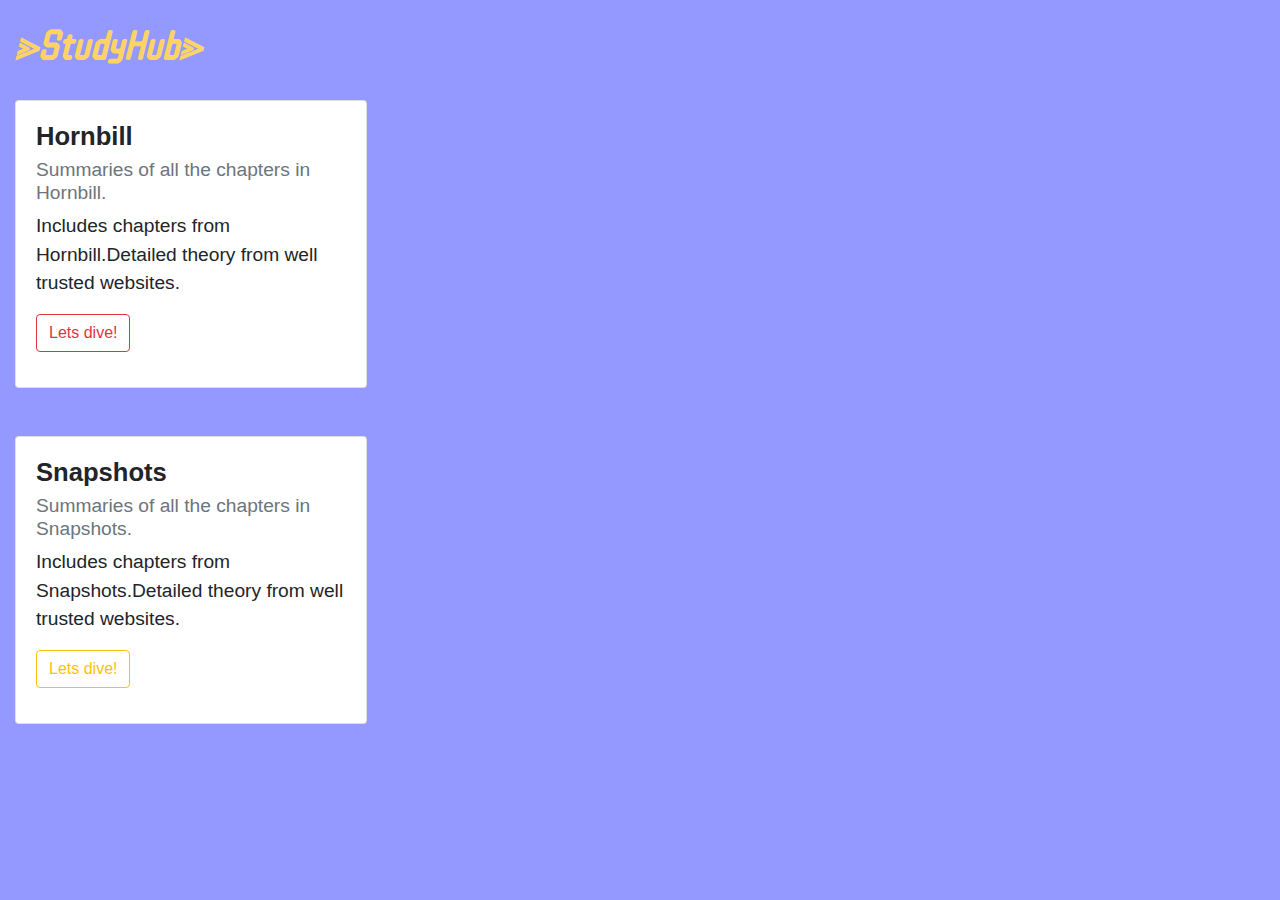
==== index.html @ ef3f5d32 "Update index.html" ====
<!DOCTYPE html>
<html lang="en" dir="ltr">
  <head>
    <meta name="viewport" content="width=480px;,initial-scale=1">
    <link href="https://fonts.googleapis.com/css?family=Trade+Winds|ZCOOL+QingKe+HuangYou&display=swap" rel="stylesheet">
    <link rel="stylesheet" href="styles.css">
    <link rel="stylesheet" href="https://stackpath.bootstrapcdn.com/bootstrap/4.4.1/css/bootstrap.min.css" integrity="sha384-Vkoo8x4CGsO3+Hhxv8T/Q5PaXtkKtu6ug5TOeNV6gBiFeWPGFN9MuhOf23Q9Ifjh" crossorigin="anonymous">
    <meta charset="utf-8">
    <title>StudyHub</title>
  </head>
  <body style ="background-color:#9399ff;">
    <div class="container-fluid">
<h1 style=" font-family: 'ZCOOL QingKe HuangYou' ; font-weight: bold; "><i>⪢StudyHub⪢</i></h1><br>
<div class="card" style="width: 22rem; height:18rem;">
  <div class="card-body">
    <h5 class="card-title">Hornbill</h5>
    <h6 class="card-subtitle mb-2 text-muted">Summaries of all the chapters in Hornbill.</h6>
    <p class="card-text">Includes chapters from Hornbill.Detailed theory from well trusted websites.</p>
    <a href="lit.html"  type = "button" class="btn btn-outline-danger">Lets dive!</a>
  </div>
</div>
<br><br>
    <div class="card" style="width: 22rem; height:18rem;">
      <div class="card-body">
        <h5 class="card-title">Snapshots</h5>
        <h6 class="card-subtitle mb-2 text-muted">Summaries of all the chapters in Snapshots.</h6>
        <p class="card-text">Includes chapters from Snapshots.Detailed theory from well trusted websites.</p>
        <a href="snap.html"  type="button" class="btn btn-outline-warning">Lets dive!</a>
  </div>


</div>
  </body>
</html>
---- styles.css ----
.card-body{
  font-size: 1.2rem;
}
.card-title{
  font-size: 1.6rem;
  font-weight: bold;
}
.card-subtitle{
  font-size: 1.2rem;
}
.heading{
  color: black;
}
h4{
  padding-bottom: 0.6rem;
}
h1{
  padding-top: 20px;
  color: #fdd365;
}
a:hover{
  color: pink;

}
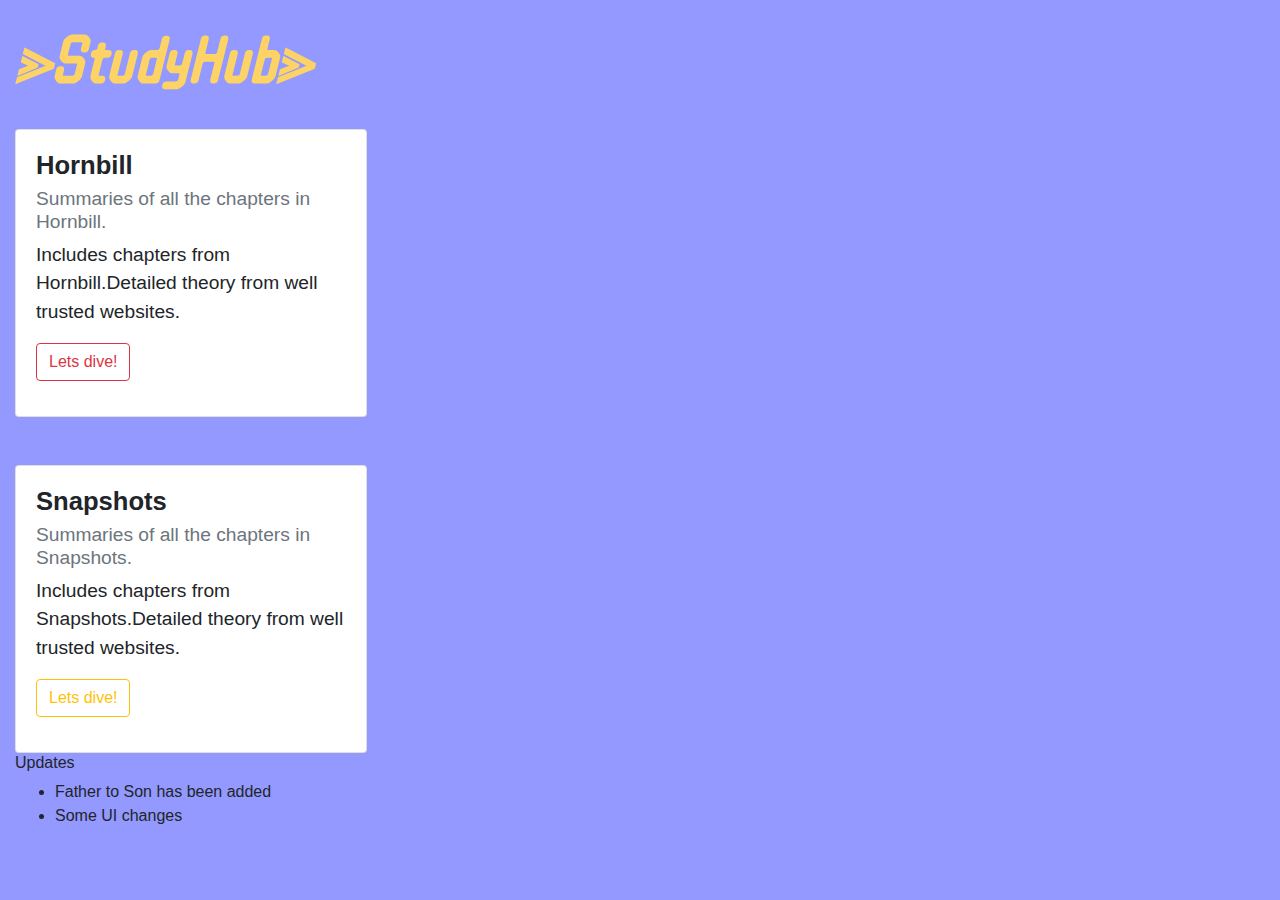
==== commit 91ec92c7: "Update index.html" ====
--- a/index.html
+++ b/index.html
@@ -1,7 +1,7 @@
 <!DOCTYPE html>
 <html lang="en" dir="ltr">
   <head>
-    <meta name="viewport" content="width=480px;,initial-scale=1">
+    <meta name="viewport" content="width=480px;">
     <link href="https://fonts.googleapis.com/css?family=Trade+Winds|ZCOOL+QingKe+HuangYou&display=swap" rel="stylesheet">
     <link rel="stylesheet" href="styles.css">
     <link rel="stylesheet" href="https://stackpath.bootstrapcdn.com/bootstrap/4.4.1/css/bootstrap.min.css" integrity="sha384-Vkoo8x4CGsO3+Hhxv8T/Q5PaXtkKtu6ug5TOeNV6gBiFeWPGFN9MuhOf23Q9Ifjh" crossorigin="anonymous">
@@ -10,7 +10,7 @@
   </head>
   <body style ="background-color:#9399ff;">
     <div class="container-fluid">
-<h1 style=" font-family: 'ZCOOL QingKe HuangYou' ; font-weight: bold; "><i>⪢StudyHub⪢</i></h1><br>
+<h1 style=" font-family: 'ZCOOL QingKe HuangYou' ; font-weight: bold; font-size:4rem; "><i>⪢StudyHub⪢</i></h1><br>
 <div class="card" style="width: 22rem; height:18rem;">
   <div class="card-body">
     <h5 class="card-title">Hornbill</h5>
@@ -30,5 +30,10 @@
 
 
 </div>
+      <h6>Updates</h6>
+<ul>
+  <li>Father to Son has been added</li>
+  <li>Some UI changes</li>
+</ul>
   </body>
 </html>
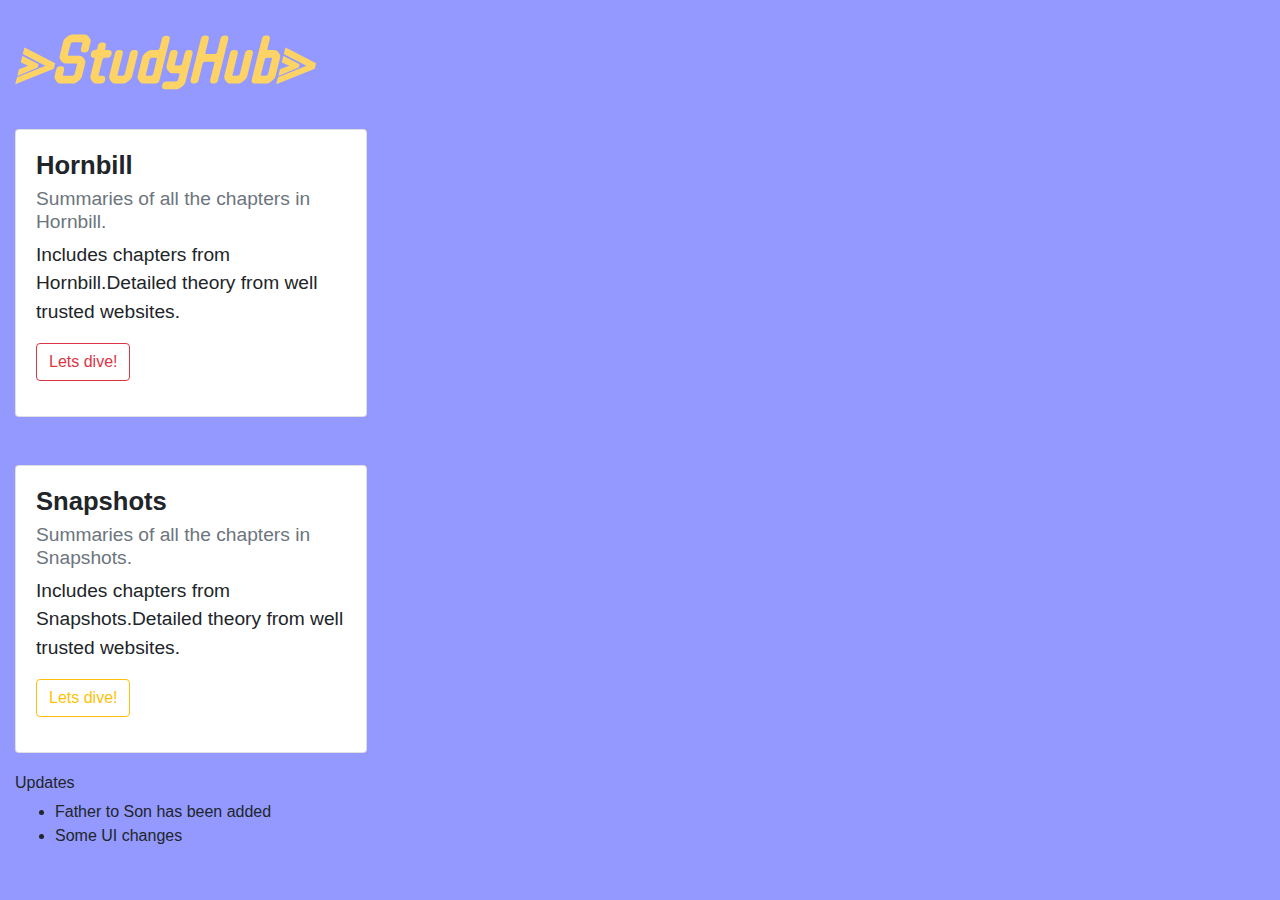
==== commit 44f6d3f6: "Update index.html" ====
--- a/index.html
+++ b/index.html
@@ -30,7 +30,7 @@
 
 
 </div>
-      <h6>Updates</h6>
+      <h6 style="padding-top:20px;">Updates</h6>
 <ul>
   <li>Father to Son has been added</li>
   <li>Some UI changes</li>
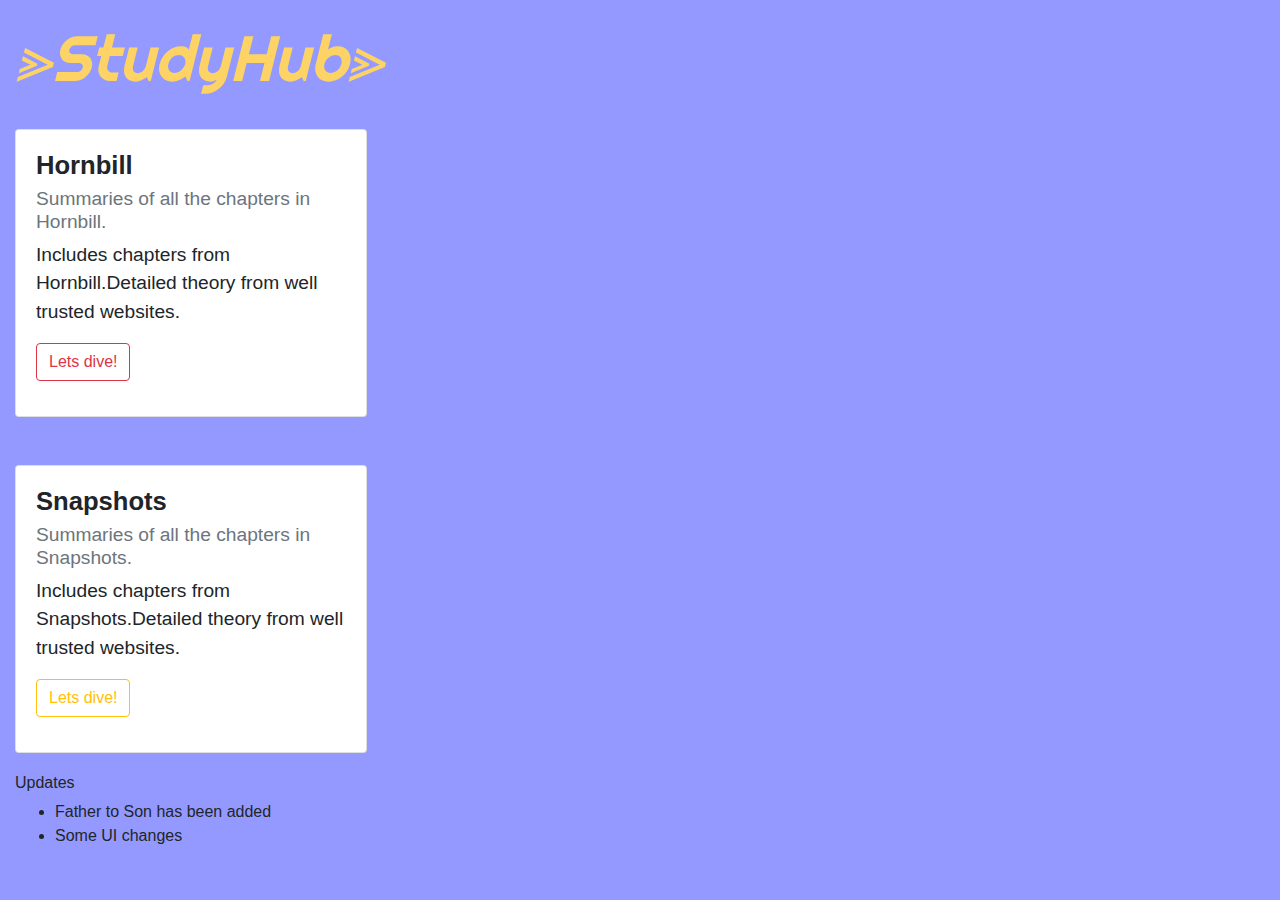
==== commit 1e5450f4: "Update index.html" ====
--- a/index.html
+++ b/index.html
@@ -3,6 +3,7 @@
   <head>
     <meta name="viewport" content="width=480px;">
     <link href="https://fonts.googleapis.com/css?family=Trade+Winds|ZCOOL+QingKe+HuangYou&display=swap" rel="stylesheet">
+    <link href="https://fonts.googleapis.com/css?family=Righteous&display=swap" rel="stylesheet">
     <link rel="stylesheet" href="styles.css">
     <link rel="stylesheet" href="https://stackpath.bootstrapcdn.com/bootstrap/4.4.1/css/bootstrap.min.css" integrity="sha384-Vkoo8x4CGsO3+Hhxv8T/Q5PaXtkKtu6ug5TOeNV6gBiFeWPGFN9MuhOf23Q9Ifjh" crossorigin="anonymous">
     <meta charset="utf-8">
@@ -10,7 +11,7 @@
   </head>
   <body style ="background-color:#9399ff;">
     <div class="container-fluid">
-<h1 style=" font-family: 'ZCOOL QingKe HuangYou' ; font-weight: bold; font-size:4rem; "><i>⪢StudyHub⪢</i></h1><br>
+<h1 style=" font-family: 'Righteous' ;  font-size: 4rem;"><i>⪢StudyHub⪢</i></h1><br>
 <div class="card" style="width: 22rem; height:18rem;">
   <div class="card-body">
     <h5 class="card-title">Hornbill</h5>
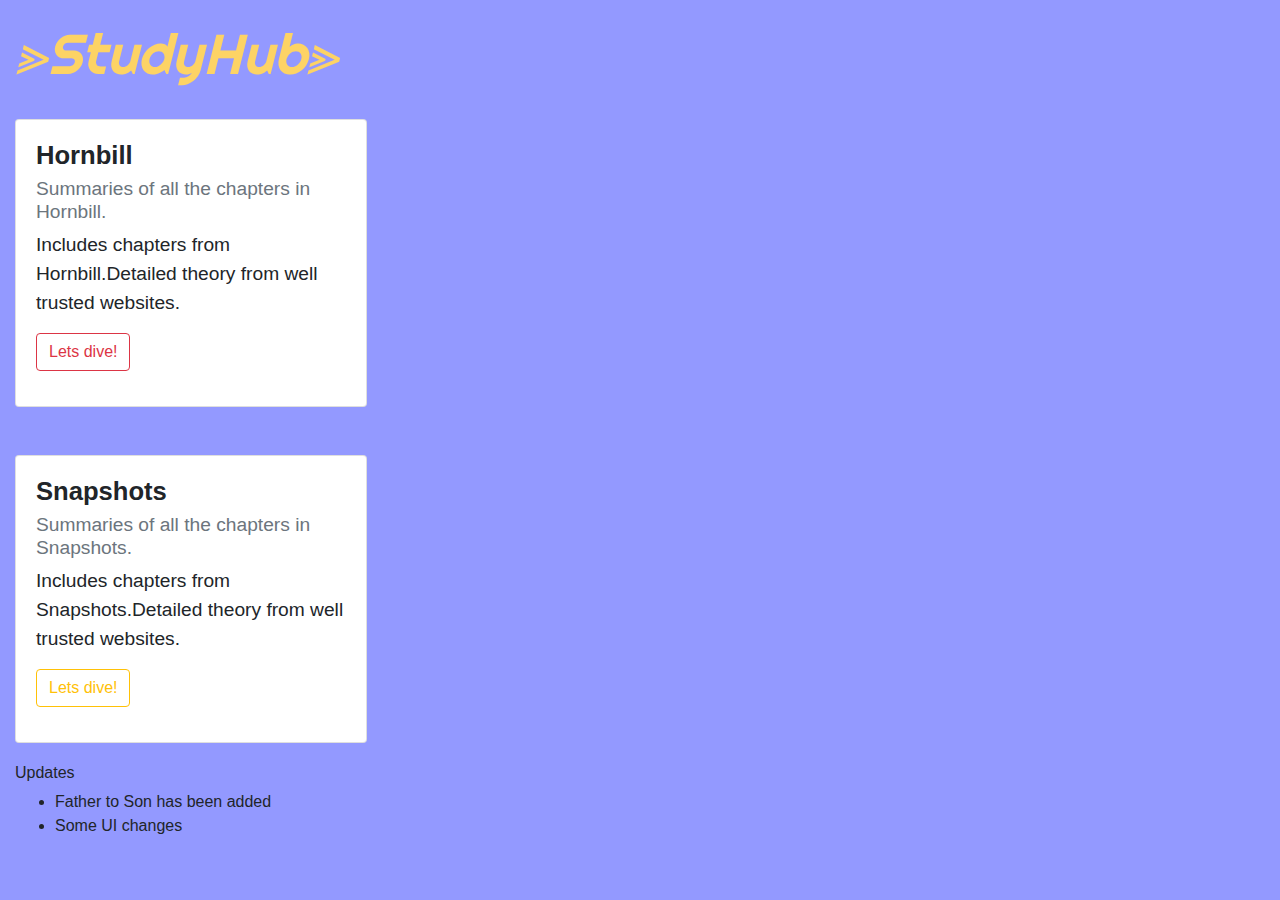
==== commit 7fae92fb: "Update index.html" ====
--- a/index.html
+++ b/index.html
@@ -11,7 +11,7 @@
   </head>
   <body style ="background-color:#9399ff;">
     <div class="container-fluid">
-<h1 style=" font-family: 'Righteous' ;  font-size: 4rem;"><i>⪢StudyHub⪢</i></h1><br>
+<h1 style=" font-family: 'Righteous' ;  font-size: 3.5rem;"><i>⪢StudyHub⪢</i></h1><br>
 <div class="card" style="width: 22rem; height:18rem;">
   <div class="card-body">
     <h5 class="card-title">Hornbill</h5>
